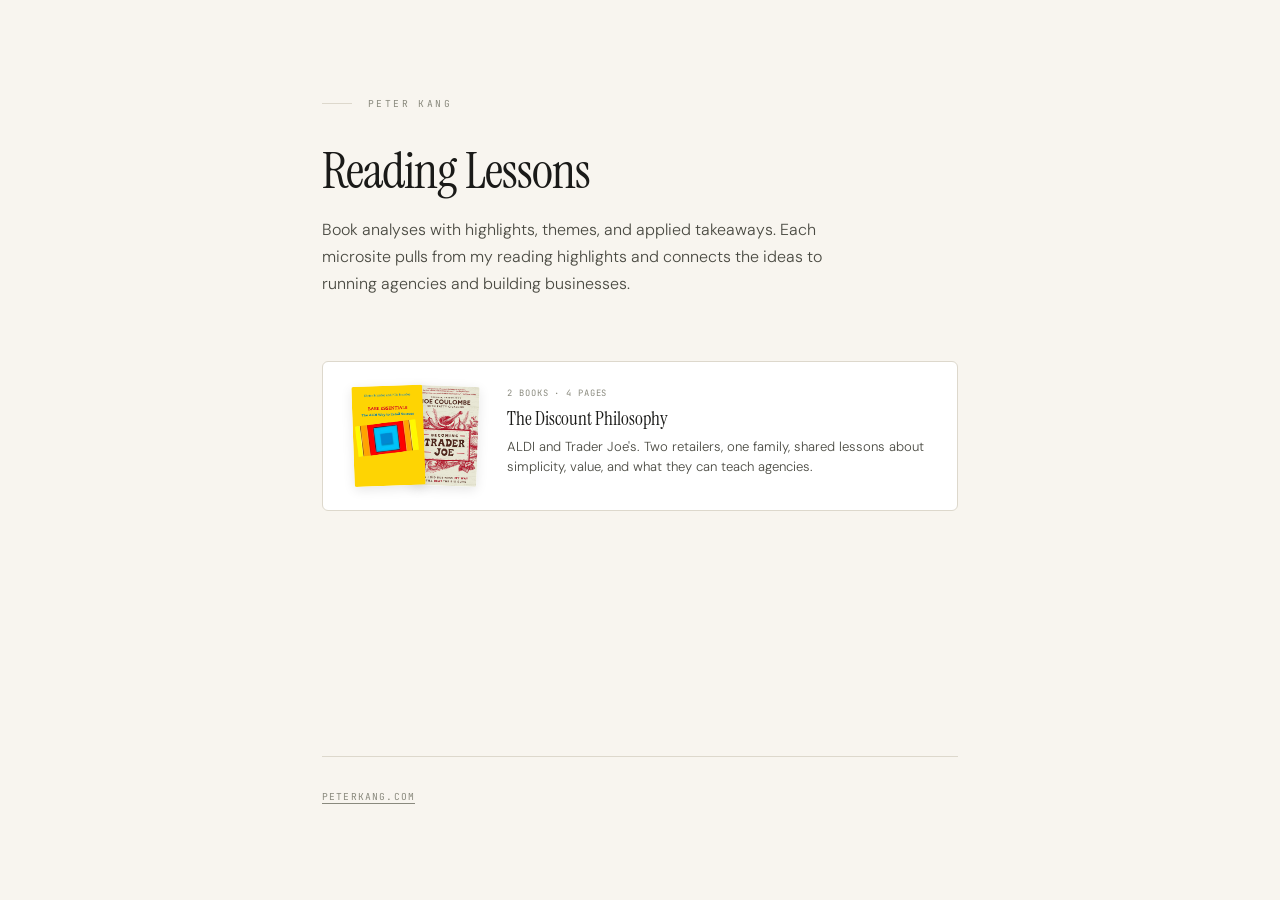
==== index.html @ 94e94de0 "Initial commit: Reading Lessons microsite The Discount Philosophy — ALDI & Trader Joe's book analysi" ====
<!DOCTYPE html>
<html lang="en">
<head>
<meta charset="UTF-8">
<meta name="viewport" content="width=device-width, initial-scale=1.0">
<title>Reading Lessons — Peter Kang</title>
<meta name="description" content="Book analyses and reading lessons by Peter Kang. Deep dives into business books with highlights, themes, and applied takeaways.">
<meta property="og:title" content="Reading Lessons — Peter Kang">
<meta property="og:description" content="Book analyses and reading lessons. Deep dives into business books with highlights, themes, and applied takeaways.">
<link rel="preconnect" href="https://fonts.googleapis.com">
<link rel="preconnect" href="https://fonts.gstatic.com" crossorigin>
<link href="https://fonts.googleapis.com/css2?family=Instrument+Serif:ital@0;1&family=DM+Sans:ital,opsz,wght@0,9..40,300;0,9..40,400;0,9..40,500;0,9..40,600;1,9..40,300;1,9..40,400&family=JetBrains+Mono:wght@400;500&display=swap" rel="stylesheet">
<style>
  :root {
    --cream: #F8F5EF;
    --ink: #1A1A18;
    --ink-light: #4A4A42;
    --ink-faint: #8A8A7E;
    --rule: #DDD8CC;
    --paper: #FFFFFF;
    --serif: 'Instrument Serif', Georgia, serif;
    --sans: 'DM Sans', system-ui, sans-serif;
    --mono: 'JetBrains Mono', monospace;
  }

  * { margin: 0; padding: 0; box-sizing: border-box; }
  img { max-width: 100%; height: auto; }
  html { font-size: 16px; }

  body {
    background: var(--cream);
    color: var(--ink);
    font-family: var(--sans);
    line-height: 1.6;
    -webkit-font-smoothing: antialiased;
  }

  .page {
    max-width: 700px;
    margin: 0 auto;
    padding: 6rem 2rem;
    min-height: 100vh;
    display: flex;
    flex-direction: column;
  }

  .eyebrow {
    font-family: var(--mono);
    font-size: 0.6rem;
    letter-spacing: 0.25em;
    text-transform: uppercase;
    color: var(--ink-faint);
    margin-bottom: 2rem;
    display: flex;
    align-items: center;
    gap: 1rem;
  }

  .eyebrow::before {
    content: '';
    width: 30px;
    height: 1px;
    background: var(--rule);
  }

  h1 {
    font-family: var(--serif);
    font-weight: 400;
    font-size: clamp(2.2rem, 5vw, 3.2rem);
    line-height: 1.1;
    letter-spacing: -0.02em;
    margin-bottom: 1rem;
  }

  .intro {
    font-size: 1rem;
    font-weight: 300;
    color: var(--ink-light);
    line-height: 1.7;
    margin-bottom: 4rem;
    max-width: 550px;
  }

  .library {
    display: flex;
    flex-direction: column;
    gap: 1.5rem;
    flex: 1;
  }

  .library-card {
    display: flex;
    gap: 1.5rem;
    align-items: start;
    background: var(--paper);
    border: 1px solid var(--rule);
    border-radius: 6px;
    padding: 1.5rem;
    text-decoration: none;
    color: inherit;
    transition: all 0.3s ease;
  }

  .library-card:hover {
    transform: translateY(-2px);
    box-shadow: 0 6px 24px rgba(0,0,0,0.06);
  }

  .library-card-covers {
    display: flex;
    gap: 0;
    flex-shrink: 0;
  }

  .library-card-cover {
    max-height: 100px;
    border-radius: 2px;
    box-shadow: 0 3px 12px rgba(0,0,0,0.1);
  }

  .library-card-cover:first-child:not(:only-child) {
    transform: rotate(-2deg) translateX(6px);
    z-index: 1;
  }

  .library-card-cover:last-child:not(:only-child) {
    transform: rotate(2deg) translateX(-6px);
  }

  .library-card-body {
    flex: 1;
    min-width: 0;
  }

  .library-card-tag {
    font-family: var(--mono);
    font-size: 0.55rem;
    letter-spacing: 0.1em;
    text-transform: uppercase;
    color: var(--ink-faint);
    margin-bottom: 0.4rem;
  }

  .library-card-title {
    font-family: var(--serif);
    font-size: 1.2rem;
    line-height: 1.25;
    margin-bottom: 0.4rem;
  }

  .library-card-desc {
    font-size: 0.82rem;
    color: var(--ink-light);
    line-height: 1.55;
    font-weight: 300;
  }

  .footer {
    margin-top: 4rem;
    padding-top: 2rem;
    border-top: 1px solid var(--rule);
    font-family: var(--mono);
    font-size: 0.6rem;
    letter-spacing: 0.12em;
    text-transform: uppercase;
    color: var(--ink-faint);
  }

  .footer a {
    color: inherit;
    text-decoration: underline;
    text-underline-offset: 3px;
  }

  @media (max-width: 600px) {
    .page { padding: 3rem 1.5rem; }
    .library-card { flex-direction: column; gap: 1rem; }
    .library-card-covers { align-self: center; }
  }
</style>
</head>
<body>
<div class="page">
  <div class="eyebrow">Peter Kang</div>
  <h1>Reading Lessons</h1>
  <p class="intro">Book analyses with highlights, themes, and applied takeaways. Each microsite pulls from my reading highlights and connects the ideas to running agencies and building businesses.</p>

  <div class="library">
    <a href="discount-retail/" class="library-card">
      <div class="library-card-covers">
        <img src="discount-retail/bare-essentials-aldi-way.jpg" alt="Bare Essentials cover" class="library-card-cover">
        <img src="discount-retail/becoming-trader-joe-cover.jpg" alt="Becoming Trader Joe cover" class="library-card-cover">
      </div>
      <div class="library-card-body">
        <div class="library-card-tag">2 Books &middot; 4 Pages</div>
        <div class="library-card-title">The Discount Philosophy</div>
        <div class="library-card-desc">ALDI and Trader Joe's. Two retailers, one family, shared lessons about simplicity, value, and what they can teach agencies.</div>
      </div>
    </a>
  </div>

  <div class="footer"><a href="https://peterkang.com" target="_blank">peterkang.com</a></div>
</div>
</body>
</html>
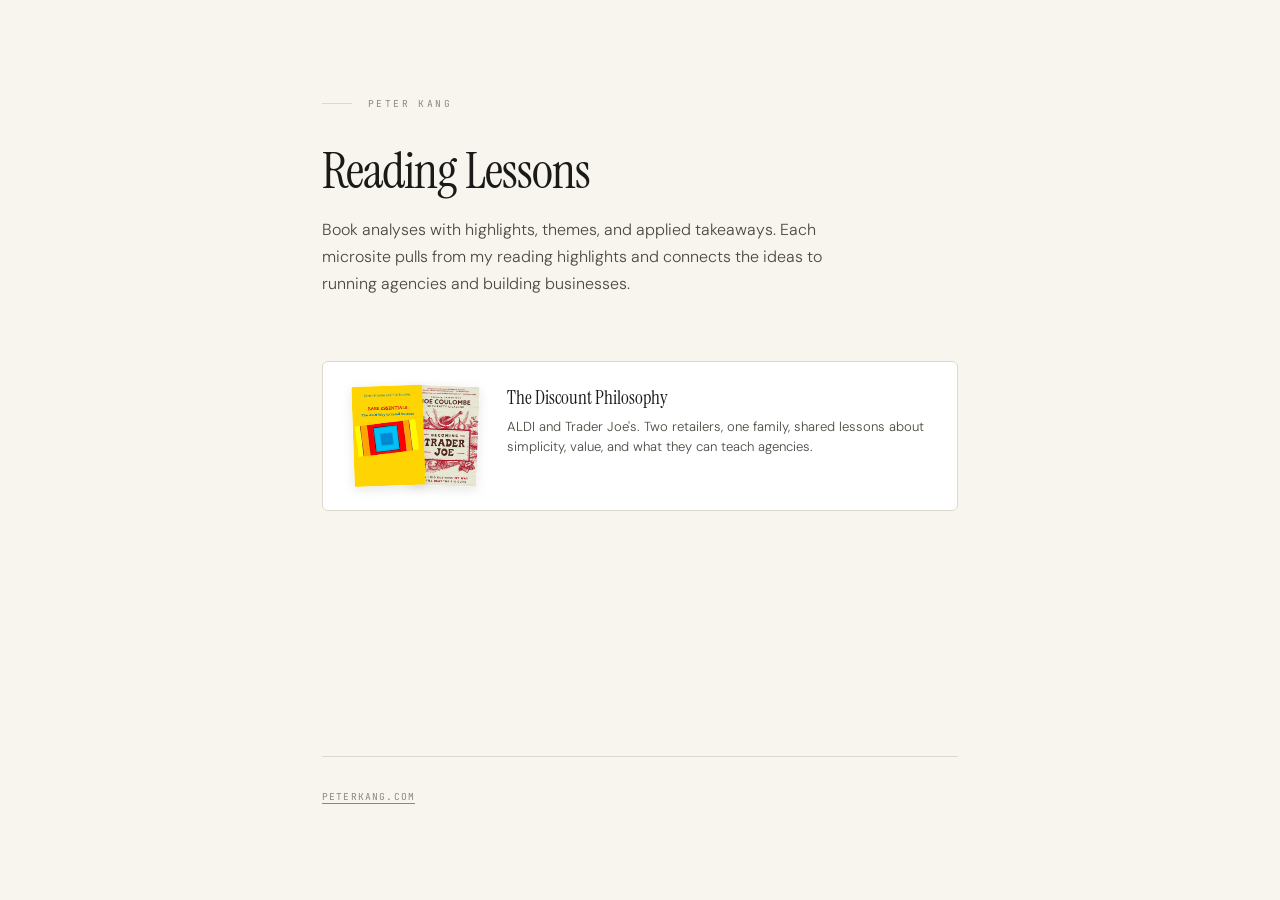
==== commit cdf7d0d0: "Remove superfluous tag text from library card Co-Authored-By: Claude Opus 4.6 (1M context) <noreply@" ====
--- a/index.html
+++ b/index.html
@@ -192,7 +192,6 @@
         <img src="discount-retail/becoming-trader-joe-cover.jpg" alt="Becoming Trader Joe cover" class="library-card-cover">
       </div>
       <div class="library-card-body">
-        <div class="library-card-tag">2 Books &middot; 4 Pages</div>
         <div class="library-card-title">The Discount Philosophy</div>
         <div class="library-card-desc">ALDI and Trader Joe's. Two retailers, one family, shared lessons about simplicity, value, and what they can teach agencies.</div>
       </div>
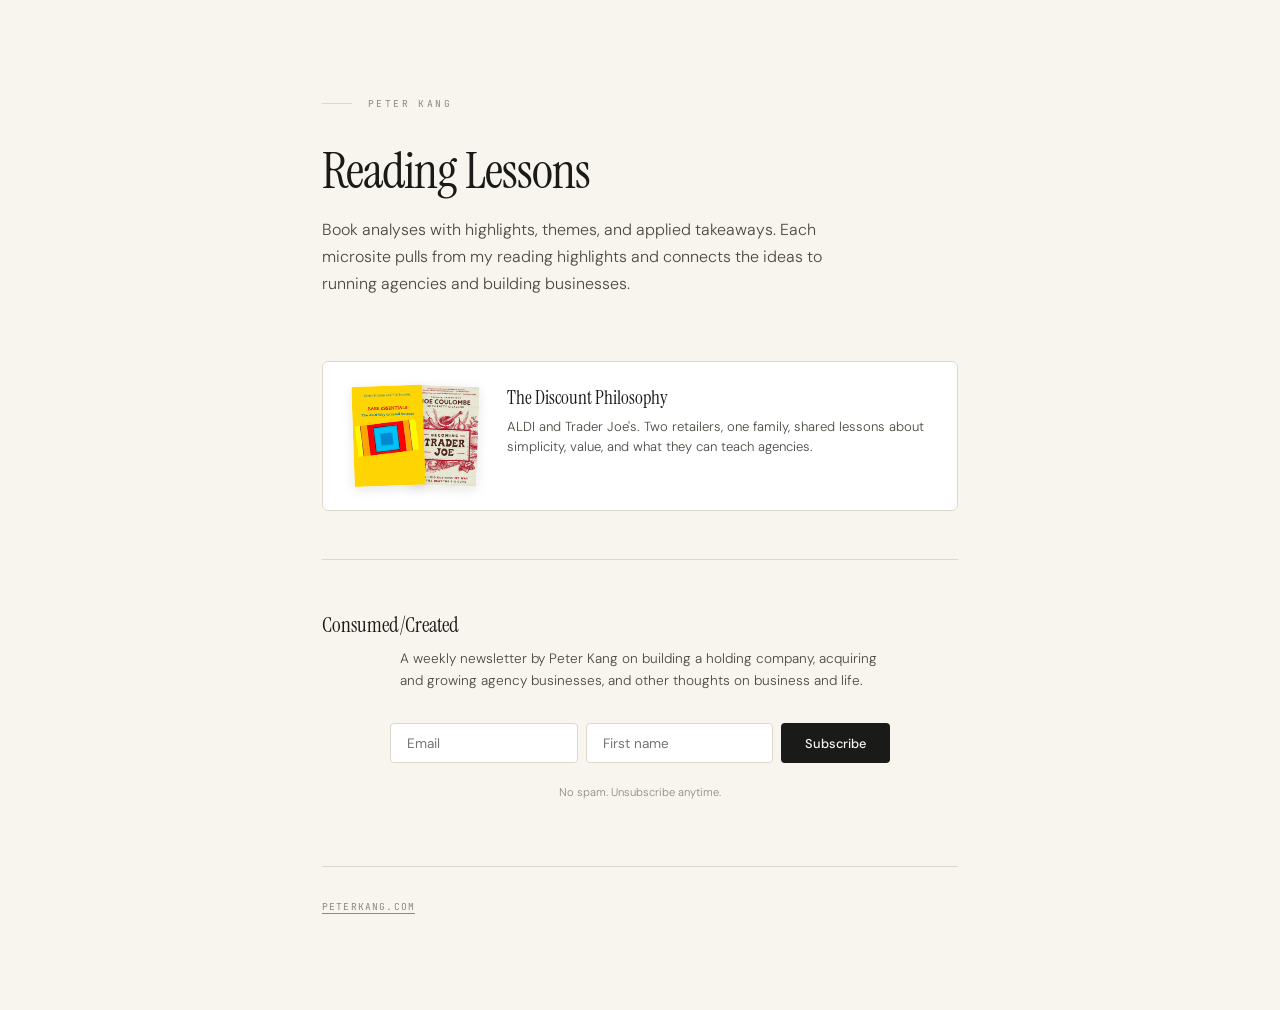
==== commit 5722054a: "Add Consumed/Created newsletter signup to all pages Kit form (8910363) added above footer on all 4 m" ====
--- a/index.html
+++ b/index.html
@@ -198,6 +198,21 @@
     </a>
   </div>
 
+  <section class="newsletter-section" style="border-top: 1px solid var(--rule); margin-top: 3rem; padding-top: 3rem;">
+    <h3 style="font-family: var(--serif); font-size: 1.3rem; font-weight: 400; margin-bottom: 0.4rem;">Consumed/Created</h3>
+    <p style="font-size: 0.85rem; color: var(--ink-light); font-weight: 300; line-height: 1.6; max-width: 480px; margin: 0 auto 1.5rem;">A weekly newsletter by Peter Kang on building a holding company, acquiring and growing agency businesses, and other thoughts on business and life.</p>
+    <script src="https://f.convertkit.com/ckjs/ck.5.js" async></script>
+    <form action="https://app.kit.com/forms/8910363/subscriptions" class="seva-form formkit-form" method="post" data-sv-form="8910363" data-uid="7b5e7d2e5a" data-format="inline" data-version="5" style="display: flex; justify-content: center; gap: 0.5rem; flex-wrap: wrap; max-width: 500px; margin: 0 auto;">
+      <ul class="formkit-alert formkit-alert-error" data-element="errors" data-group="alert" style="list-style: none; color: #C83C2C; font-size: 0.8rem; width: 100%;"></ul>
+      <div data-element="fields" style="display: flex; gap: 0.5rem; flex-wrap: wrap; width: 100%;">
+        <input class="formkit-input" name="email_address" aria-label="Email" placeholder="Email" required type="email" style="font-family: var(--sans); font-size: 0.85rem; padding: 0.65rem 1rem; border: 1px solid var(--rule); border-radius: 4px; background: var(--paper, #fff); color: var(--ink); outline: none; flex: 1; min-width: 140px;">
+        <input class="formkit-input" aria-label="First Name" name="fields[first_name]" placeholder="First name" type="text" style="font-family: var(--sans); font-size: 0.85rem; padding: 0.65rem 1rem; border: 1px solid var(--rule); border-radius: 4px; background: var(--paper, #fff); color: var(--ink); outline: none; flex: 1; min-width: 140px;">
+        <button data-element="submit" class="formkit-submit" style="font-family: var(--sans); font-size: 0.8rem; font-weight: 500; padding: 0.65rem 1.5rem; border: none; border-radius: 4px; background: var(--ink); color: var(--cream); cursor: pointer; white-space: nowrap;">Subscribe</button>
+      </div>
+      <p style="font-size: 0.7rem; color: var(--ink-faint); margin-top: 0.8rem; font-weight: 300;">No spam. Unsubscribe anytime.</p>
+    </form>
+  </section>
+
   <div class="footer"><a href="https://peterkang.com" target="_blank">peterkang.com</a></div>
 </div>
 </body>
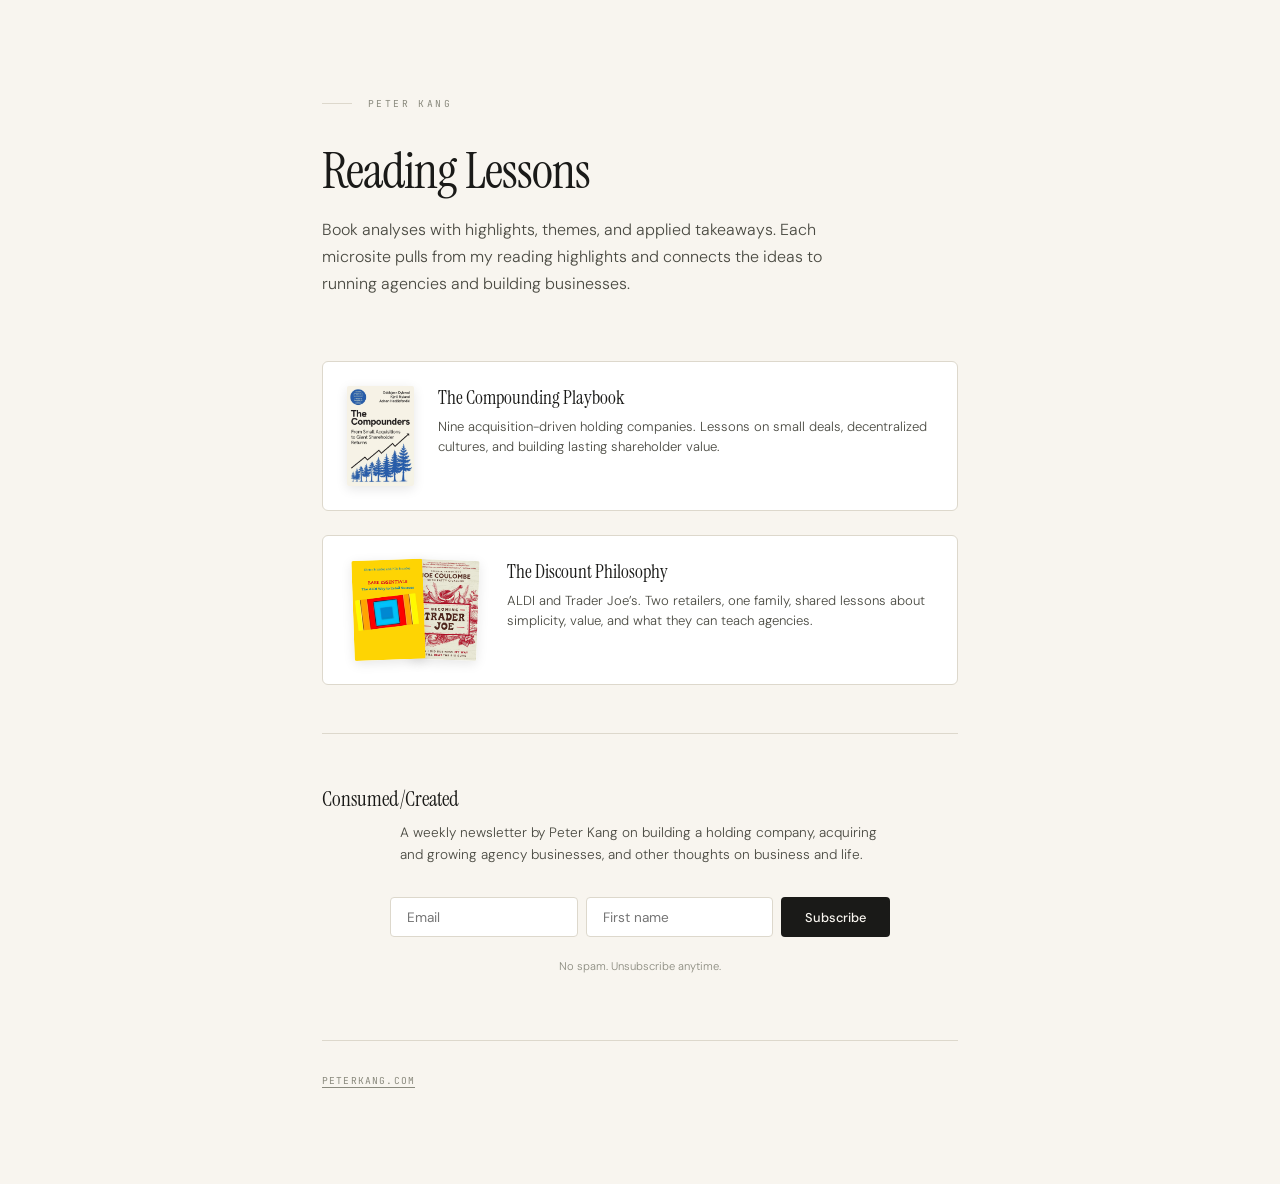
==== commit 5aadfa1f: "Add The Compounding Playbook microsite + CLAUDE.md New microsite: The Compounders by Dybvad, Nyland," ====
--- a/index.html
+++ b/index.html
@@ -186,6 +186,16 @@
   <p class="intro">Book analyses with highlights, themes, and applied takeaways. Each microsite pulls from my reading highlights and connects the ideas to running agencies and building businesses.</p>
 
   <div class="library">
+    <a href="the-compounders/" class="library-card">
+      <div class="library-card-covers">
+        <img src="the-compounders/the-compounders.jpg" alt="The Compounders cover" class="library-card-cover">
+      </div>
+      <div class="library-card-body">
+        <div class="library-card-title">The Compounding Playbook</div>
+        <div class="library-card-desc">Nine acquisition-driven holding companies. Lessons on small deals, decentralized cultures, and building lasting shareholder value.</div>
+      </div>
+    </a>
+
     <a href="discount-retail/" class="library-card">
       <div class="library-card-covers">
         <img src="discount-retail/bare-essentials-aldi-way.jpg" alt="Bare Essentials cover" class="library-card-cover">
@@ -193,7 +203,7 @@
       </div>
       <div class="library-card-body">
         <div class="library-card-title">The Discount Philosophy</div>
-        <div class="library-card-desc">ALDI and Trader Joe's. Two retailers, one family, shared lessons about simplicity, value, and what they can teach agencies.</div>
+        <div class="library-card-desc">ALDI and Trader Joe&rsquo;s. Two retailers, one family, shared lessons about simplicity, value, and what they can teach agencies.</div>
       </div>
     </a>
   </div>
@@ -202,7 +212,7 @@
     <h3 style="font-family: var(--serif); font-size: 1.3rem; font-weight: 400; margin-bottom: 0.4rem;">Consumed/Created</h3>
     <p style="font-size: 0.85rem; color: var(--ink-light); font-weight: 300; line-height: 1.6; max-width: 480px; margin: 0 auto 1.5rem;">A weekly newsletter by Peter Kang on building a holding company, acquiring and growing agency businesses, and other thoughts on business and life.</p>
     <script src="https://f.convertkit.com/ckjs/ck.5.js" async></script>
-    <form action="https://app.kit.com/forms/8910363/subscriptions" class="seva-form formkit-form" method="post" data-sv-form="8910363" data-uid="7b5e7d2e5a" data-format="inline" data-version="5" style="display: flex; justify-content: center; gap: 0.5rem; flex-wrap: wrap; max-width: 500px; margin: 0 auto;">
+    <form action="https://app.kit.com/forms/9327259/subscriptions" class="seva-form formkit-form" method="post" data-sv-form="9327259" data-uid="7b5e7d2e5a" data-format="inline" data-version="5" style="display: flex; justify-content: center; gap: 0.5rem; flex-wrap: wrap; max-width: 500px; margin: 0 auto;">
       <ul class="formkit-alert formkit-alert-error" data-element="errors" data-group="alert" style="list-style: none; color: #C83C2C; font-size: 0.8rem; width: 100%;"></ul>
       <div data-element="fields" style="display: flex; gap: 0.5rem; flex-wrap: wrap; width: 100%;">
         <input class="formkit-input" name="email_address" aria-label="Email" placeholder="Email" required type="email" style="font-family: var(--sans); font-size: 0.85rem; padding: 0.65rem 1rem; border: 1px solid var(--rule); border-radius: 4px; background: var(--paper, #fff); color: var(--ink); outline: none; flex: 1; min-width: 140px;">
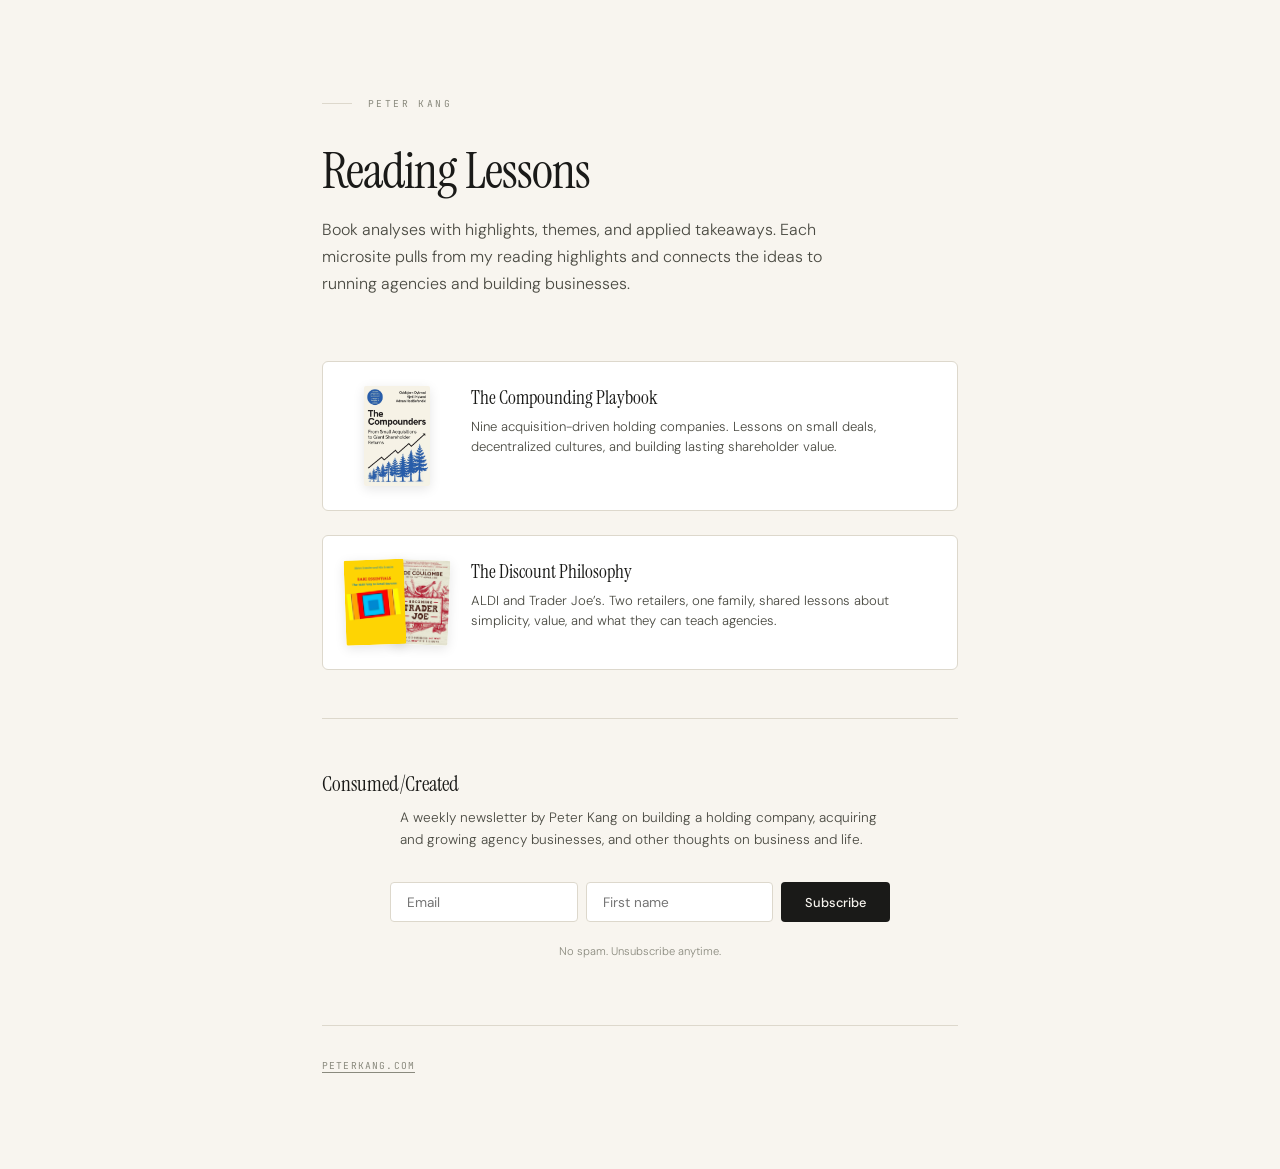
==== commit b284fb8d: "Fix library card alignment: fixed-width cover area Co-Authored-By: Claude Opus 4.6 (1M context) <nor" ====
--- a/index.html
+++ b/index.html
@@ -110,6 +110,8 @@
     display: flex;
     gap: 0;
     flex-shrink: 0;
+    width: 100px;
+    justify-content: center;
   }
 
   .library-card-cover {
@@ -119,11 +121,13 @@
   }
 
   .library-card-cover:first-child:not(:only-child) {
+    max-height: 85px;
     transform: rotate(-2deg) translateX(6px);
     z-index: 1;
   }
 
   .library-card-cover:last-child:not(:only-child) {
+    max-height: 85px;
     transform: rotate(2deg) translateX(-6px);
   }
 
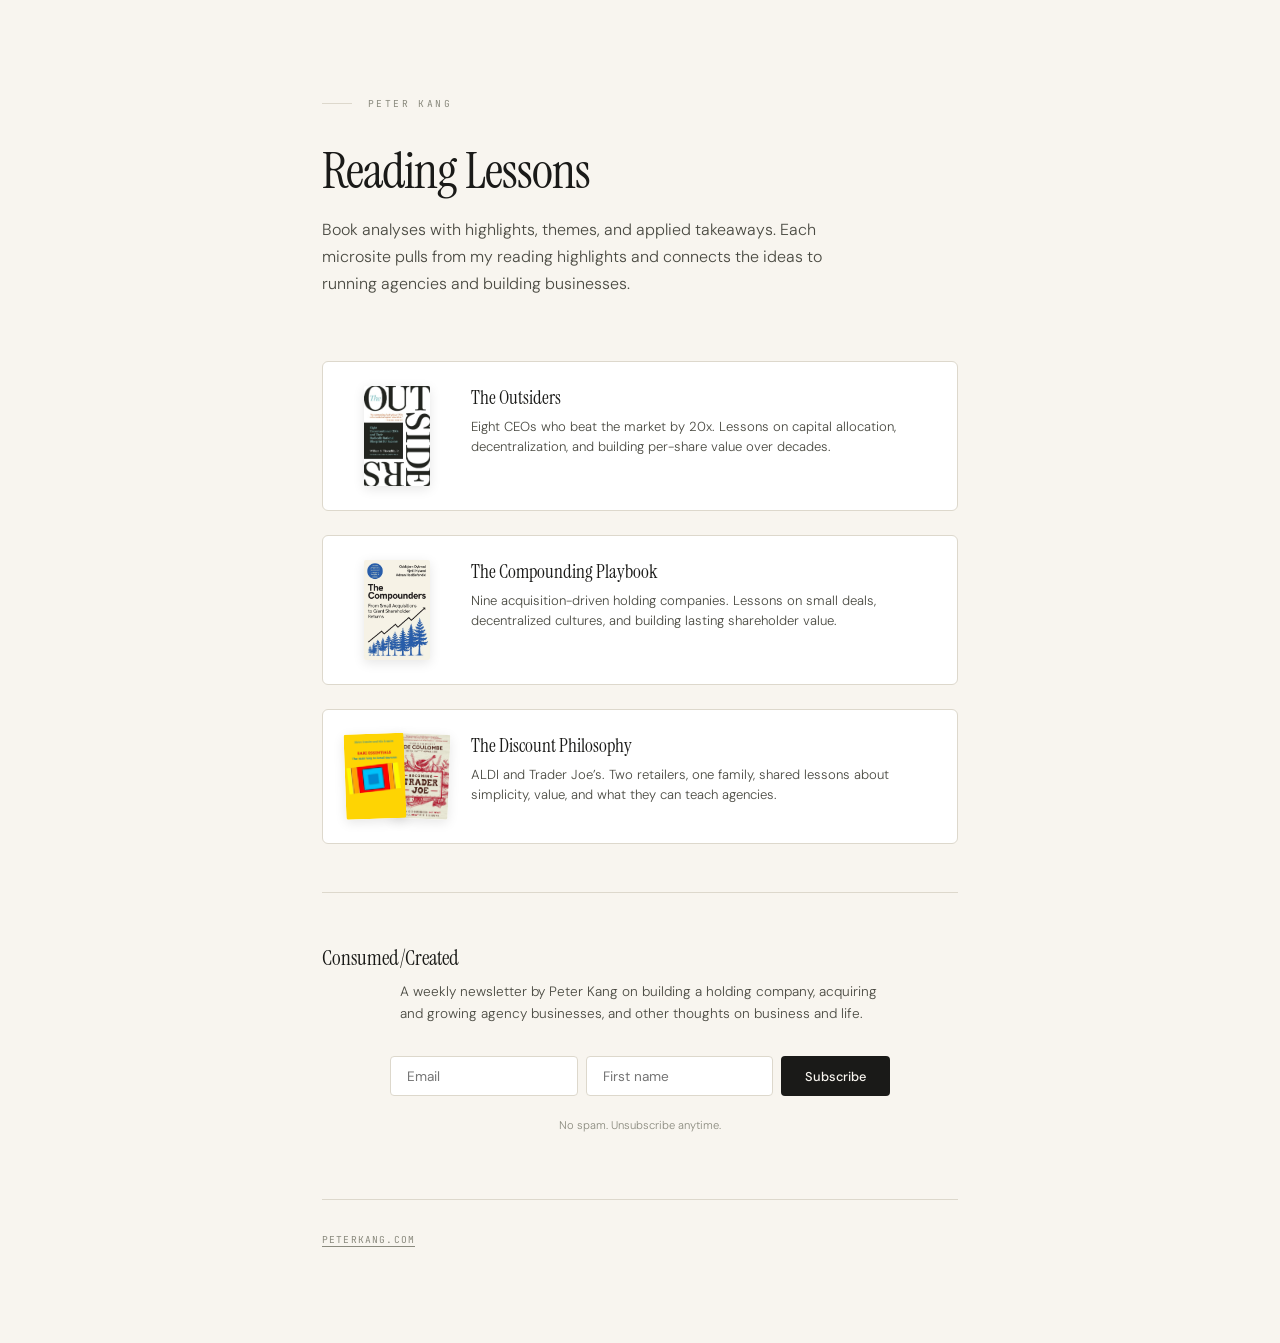
==== commit d0deae8b: "Add The Outsiders microsite + SEO polish across the site - New The Outsiders microsite (overview, hi" ====
--- a/index.html
+++ b/index.html
@@ -3,10 +3,17 @@
 <head>
 <meta charset="UTF-8">
 <meta name="viewport" content="width=device-width, initial-scale=1.0">
+<link rel="icon" href="favicon.svg" type="image/svg+xml">
 <title>Reading Lessons — Peter Kang</title>
 <meta name="description" content="Book analyses and reading lessons by Peter Kang. Deep dives into business books with highlights, themes, and applied takeaways.">
 <meta property="og:title" content="Reading Lessons — Peter Kang">
 <meta property="og:description" content="Book analyses and reading lessons. Deep dives into business books with highlights, themes, and applied takeaways.">
+<meta property="og:url" content="https://read.peterkang.com/">
+<meta property="og:type" content="website">
+<meta name="twitter:card" content="summary">
+<meta name="twitter:title" content="Reading Lessons — Peter Kang">
+<meta name="twitter:description" content="Book analyses and reading lessons by Peter Kang. Deep dives into business books with highlights, themes, and applied takeaways.">
+<link rel="canonical" href="https://read.peterkang.com/">
 <link rel="preconnect" href="https://fonts.googleapis.com">
 <link rel="preconnect" href="https://fonts.gstatic.com" crossorigin>
 <link href="https://fonts.googleapis.com/css2?family=Instrument+Serif:ital@0;1&family=DM+Sans:ital,opsz,wght@0,9..40,300;0,9..40,400;0,9..40,500;0,9..40,600;1,9..40,300;1,9..40,400&family=JetBrains+Mono:wght@400;500&display=swap" rel="stylesheet">
@@ -182,6 +189,20 @@
     .library-card-covers { align-self: center; }
   }
 </style>
+<script type="application/ld+json">
+{
+  "@context": "https://schema.org",
+  "@type": "WebSite",
+  "name": "Reading Lessons",
+  "url": "https://read.peterkang.com/",
+  "description": "Book analyses and reading lessons by Peter Kang. Deep dives into business books with highlights, themes, and applied takeaways.",
+  "author": {
+    "@type": "Person",
+    "name": "Peter Kang",
+    "url": "https://peterkang.com"
+  }
+}
+</script>
 </head>
 <body>
 <div class="page">
@@ -190,9 +211,19 @@
   <p class="intro">Book analyses with highlights, themes, and applied takeaways. Each microsite pulls from my reading highlights and connects the ideas to running agencies and building businesses.</p>
 
   <div class="library">
+    <a href="the-outsiders/" class="library-card">
+      <div class="library-card-covers">
+        <img src="the-outsiders/the-outsiders.jpg" alt="The Outsiders cover" class="library-card-cover" loading="lazy">
+      </div>
+      <div class="library-card-body">
+        <div class="library-card-title">The Outsiders</div>
+        <div class="library-card-desc">Eight CEOs who beat the market by 20x. Lessons on capital allocation, decentralization, and building per-share value over decades.</div>
+      </div>
+    </a>
+
     <a href="the-compounders/" class="library-card">
       <div class="library-card-covers">
-        <img src="the-compounders/the-compounders.jpg" alt="The Compounders cover" class="library-card-cover">
+        <img src="the-compounders/the-compounders.jpg" alt="The Compounders cover" class="library-card-cover" loading="lazy">
       </div>
       <div class="library-card-body">
         <div class="library-card-title">The Compounding Playbook</div>
@@ -202,8 +233,8 @@
 
     <a href="discount-retail/" class="library-card">
       <div class="library-card-covers">
-        <img src="discount-retail/bare-essentials-aldi-way.jpg" alt="Bare Essentials cover" class="library-card-cover">
-        <img src="discount-retail/becoming-trader-joe-cover.jpg" alt="Becoming Trader Joe cover" class="library-card-cover">
+        <img src="discount-retail/bare-essentials-aldi-way.jpg" alt="Bare Essentials cover" class="library-card-cover" loading="lazy">
+        <img src="discount-retail/becoming-trader-joe-cover.jpg" alt="Becoming Trader Joe cover" class="library-card-cover" loading="lazy">
       </div>
       <div class="library-card-body">
         <div class="library-card-title">The Discount Philosophy</div>
